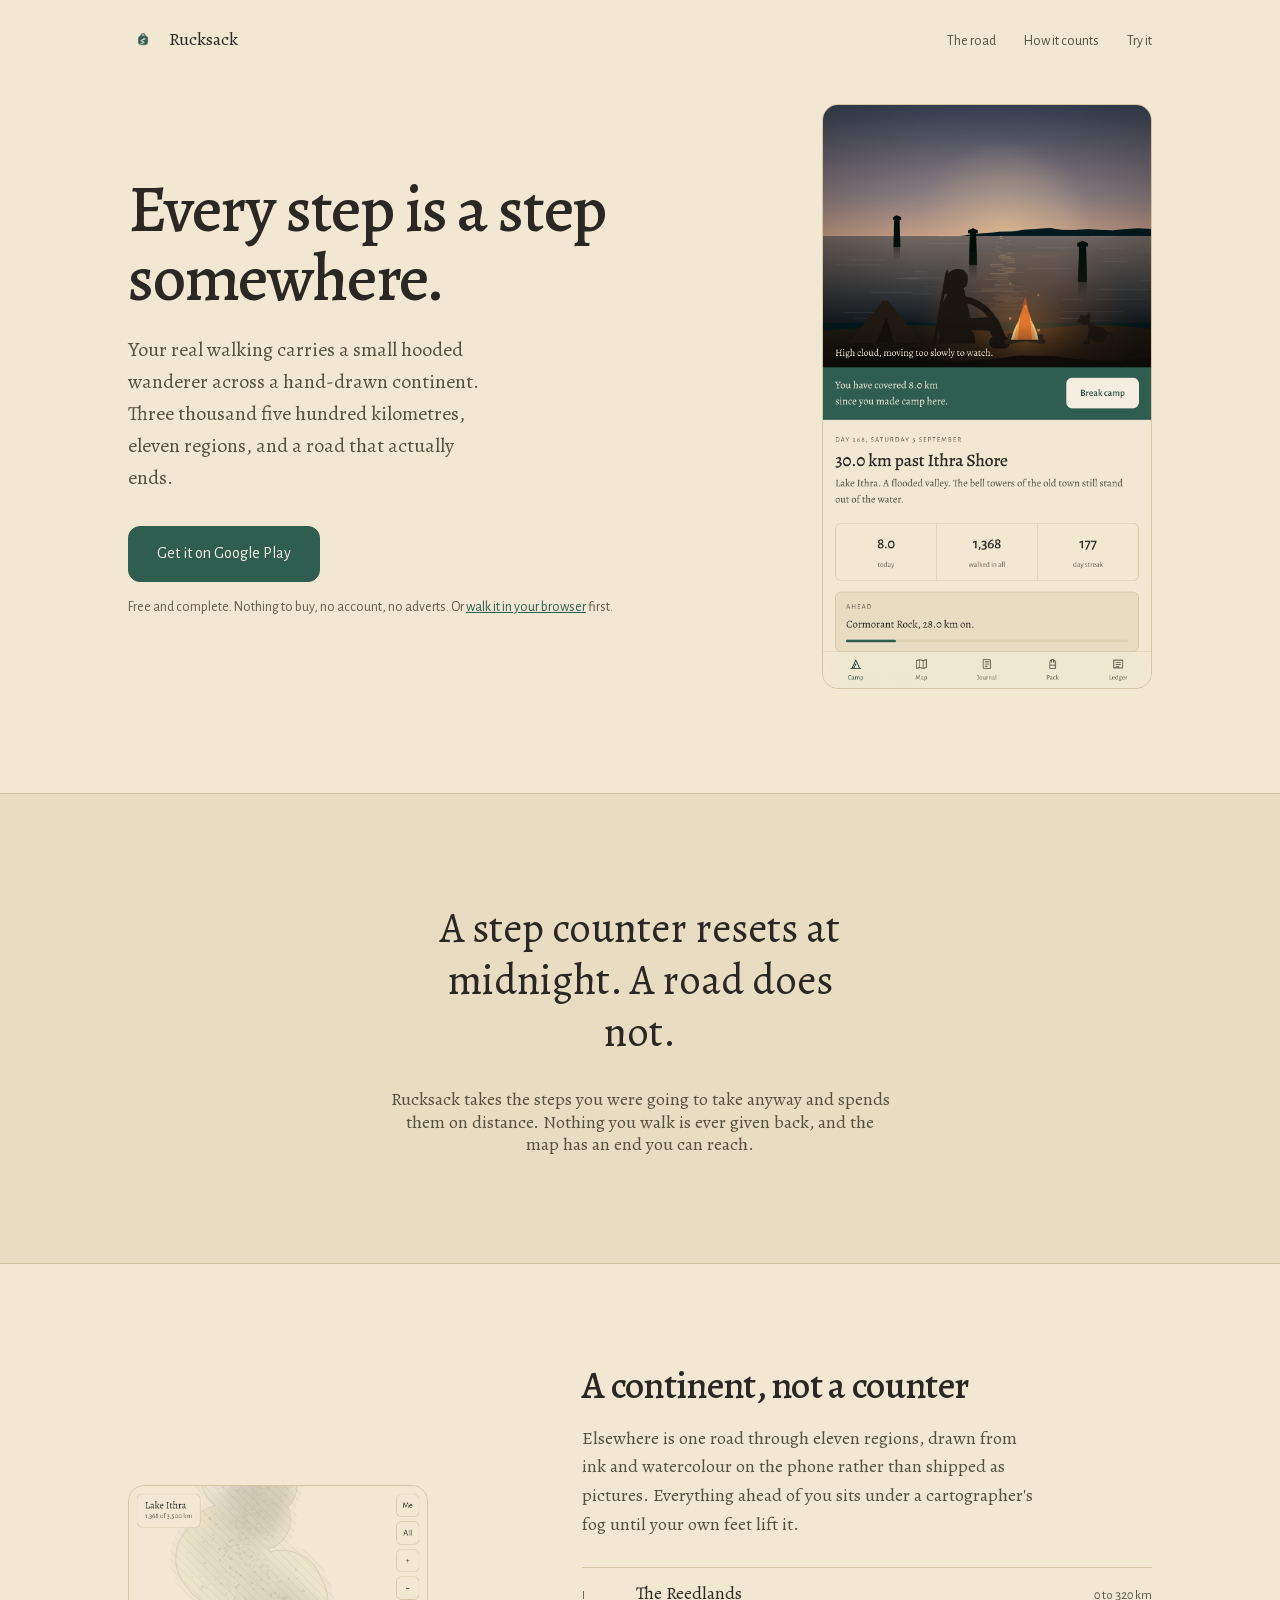
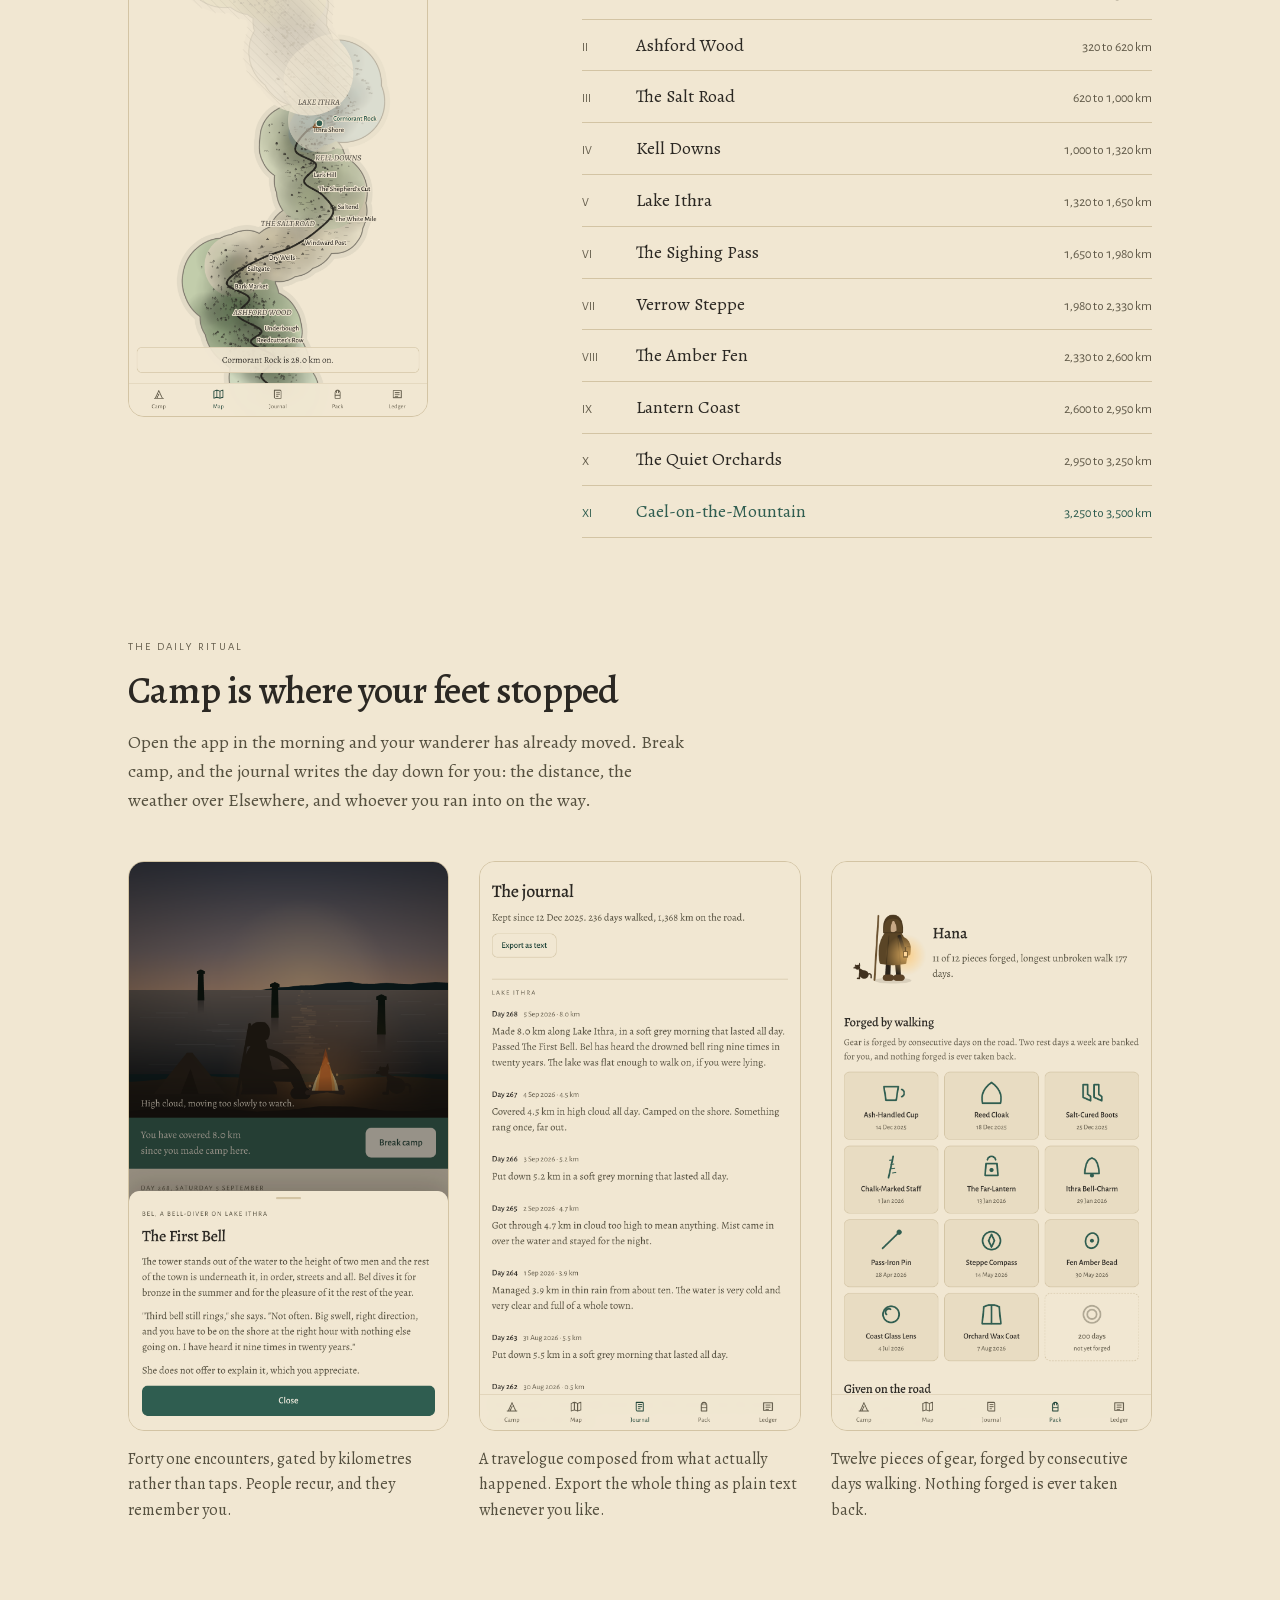
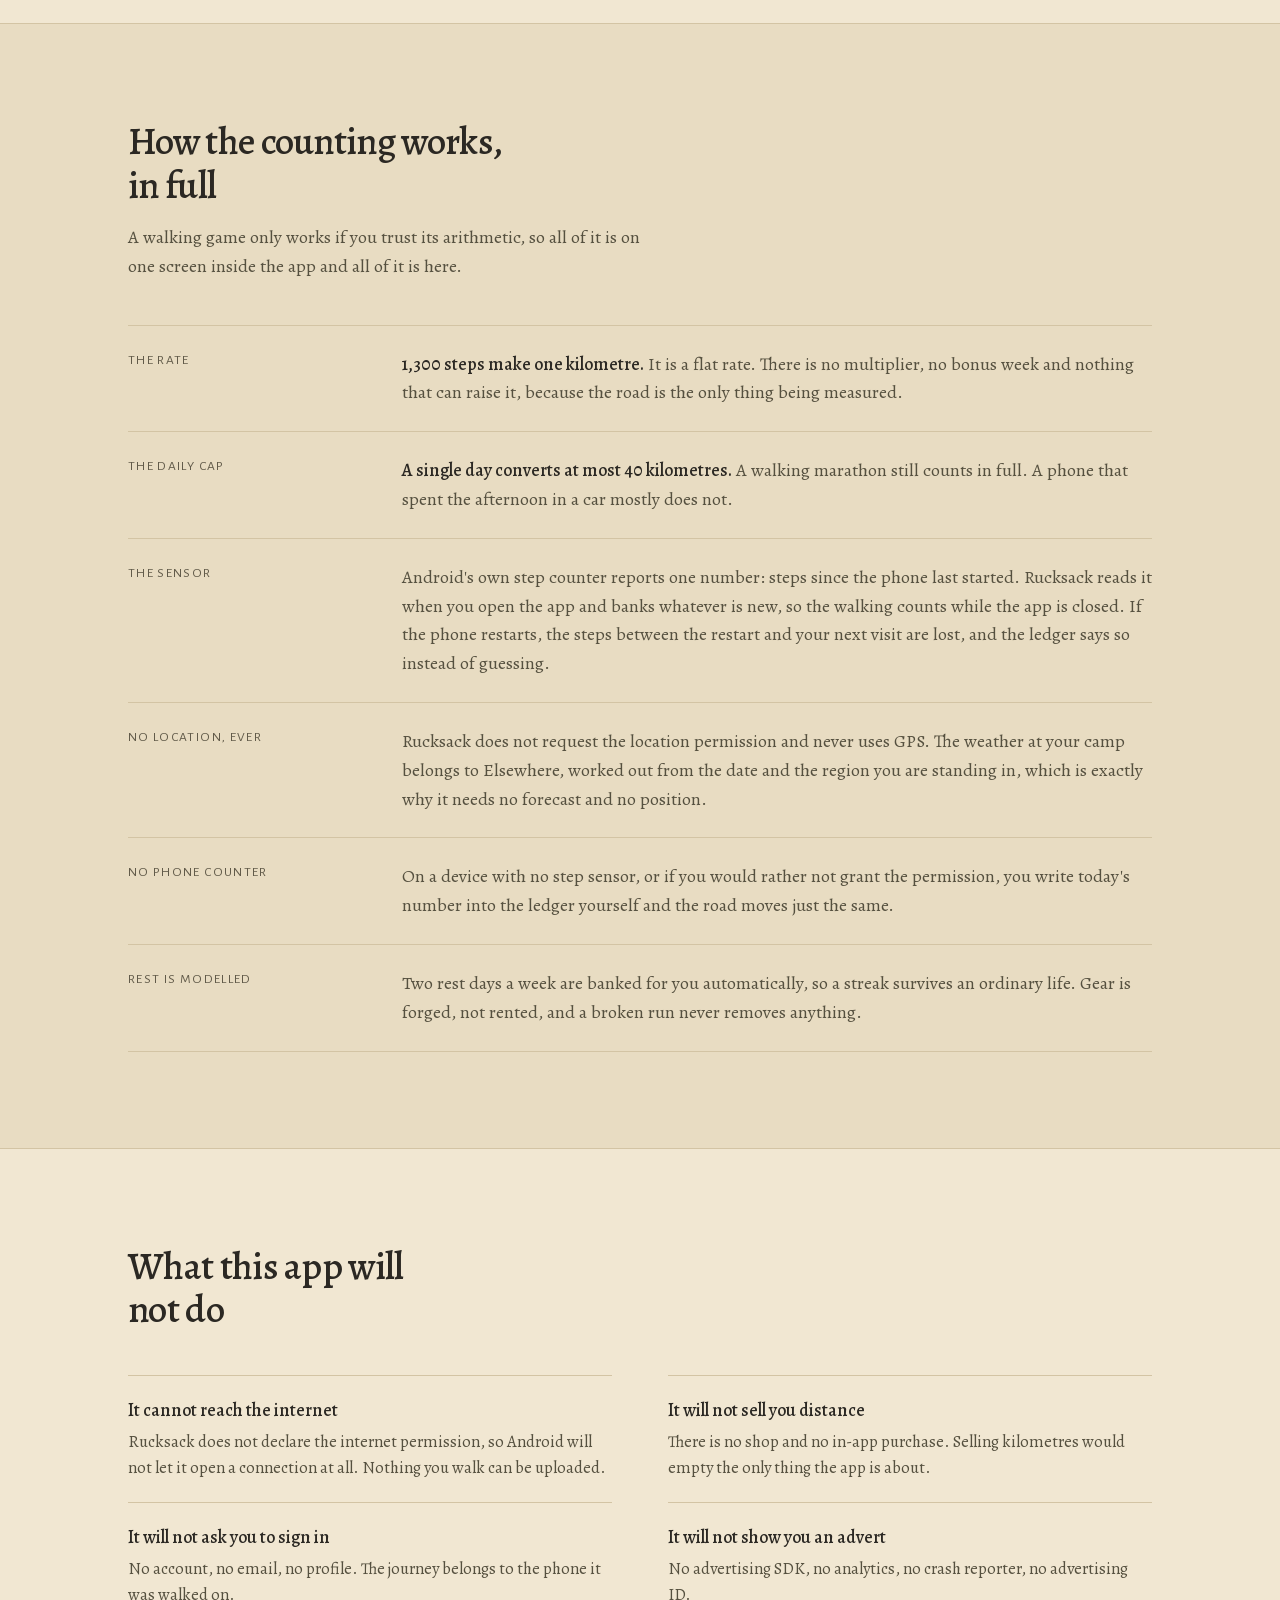
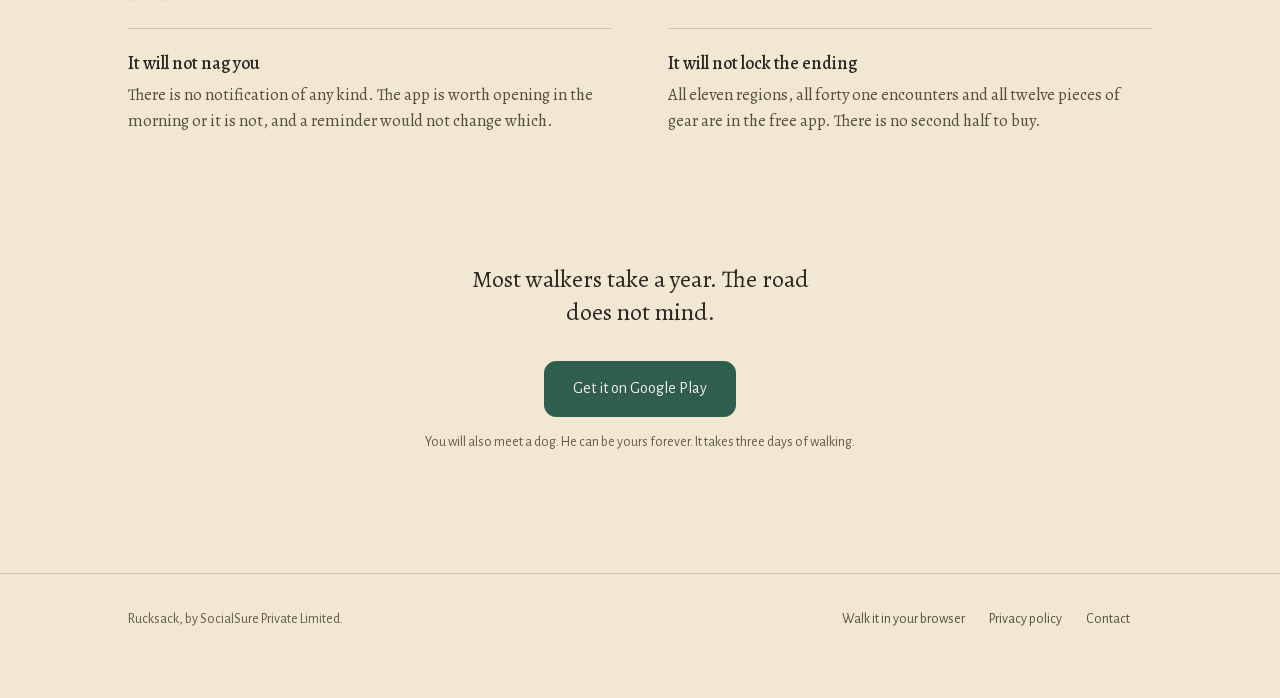
==== docs/index.html @ ceffc1f7 "Every real kilometre you walk moves your wanderer across a hand-drawn continent with an actual endin" ====
<!doctype html>
<html lang="en">
<head>
<meta charset="utf-8">
<meta name="viewport" content="width=device-width, initial-scale=1">
<title>Rucksack. Every step is a step somewhere.</title>
<meta name="description" content="An Android walking game where your real steps carry a wanderer across a hand-drawn continent of 3,500 kilometres. Eleven regions, an authored road, an ending. Free, offline, no account, no internet permission.">
<meta property="og:title" content="Rucksack. Every step is a step somewhere.">
<meta property="og:description" content="Your real steps move a wanderer across a hand-drawn continent. 3,500 kilometres, eleven regions, and a road that actually ends.">
<meta property="og:type" content="website">
<meta property="og:image" content="shots/01-camp.png">
<link rel="icon" href="shots/icon.png">
<link rel="stylesheet" href="fonts/fonts.css">
<style>
  :root {
    --paper: #F1E7D2; --paper-2: #E8DCC2; --ink: #2B2823; --ink-soft: #55503F;
    --ink-quiet: #625B4A; --hair: #D3C4A4; --accent: #2F5D50; --ember: #A3491A;
    --serif: Alegreya, "Iowan Old Style", Georgia, serif;
    --sans: "Alegreya Sans", system-ui, -apple-system, sans-serif;
  }
  * { box-sizing: border-box; }
  html { scroll-behavior: smooth; }
  body {
    margin: 0; background: var(--paper); color: var(--ink);
    font-family: var(--serif); font-size: 18px; line-height: 1.6;
    -webkit-font-smoothing: antialiased;
  }
  .wrap { max-width: 1080px; margin: 0 auto; padding: 0 28px; }
  a { color: var(--accent); }
  img { max-width: 100%; }
  h1, h2, h3 { font-weight: 500; letter-spacing: -0.018em; margin: 0; }

  .cta {
    display: inline-block; background: var(--accent); color: #F4F1E6; text-decoration: none;
    padding: 14px 28px; border-radius: 12px; font-family: var(--sans); font-size: 16px;
    border: 1px solid var(--accent); transition: transform .15s ease;
  }
  .cta:active { transform: translateY(1px); }
  .under { display: block; font-family: var(--sans); font-size: 14px; color: var(--ink-quiet); margin-top: 14px; }
  .eyebrow {
    font-family: var(--sans); font-size: 11px; letter-spacing: .2em; text-transform: uppercase;
    color: var(--ink-quiet); margin: 0 0 14px;
  }

  nav { display: flex; align-items: center; justify-content: space-between; height: 78px; }
  .mark { display: flex; align-items: center; gap: 11px; font-size: 18px; }
  .mark img { width: 30px; height: 30px; border-radius: 8px; }
  nav a { color: var(--ink-soft); text-decoration: none; font-family: var(--sans); font-size: 14px; margin-left: 24px; }
  nav a:hover { color: var(--ink); }

  /* 1. hero */
  .hero { display: grid; grid-template-columns: 1.06fr .94fr; gap: 60px; align-items: center; padding: 26px 0 104px; }
  .hero h1 { font-size: clamp(40px, 5.6vw, 66px); line-height: 1.04; margin-bottom: 22px; }
  .hero p.sub { font-size: 20px; color: var(--ink-soft); margin: 0 0 32px; max-width: 33ch; }
  .shot { width: 100%; height: auto; border-radius: 16px; border: 1px solid var(--hair); display: block; }
  .hero .shot { max-width: 330px; margin-left: auto; }

  /* 2. manifesto band */
  .manifesto {
    border-top: 1px solid var(--hair); border-bottom: 1px solid var(--hair);
    background: var(--paper-2); padding: 108px 0; text-align: center;
  }
  .manifesto p { font-size: clamp(26px, 3.6vw, 42px); line-height: 1.24; margin: 0 auto; max-width: 19ch; }
  .manifesto .after { font-size: 18px; color: var(--ink-soft); max-width: 50ch; margin: 30px auto 0; }

  /* 3. the road: map left, region table right */
  .road { padding: 100px 0; }
  .road-inner { display: grid; grid-template-columns: .82fr 1.18fr; gap: 58px; align-items: center; }
  .road .shot { max-width: 300px; }
  h2 { font-size: clamp(28px, 3.4vw, 38px); line-height: 1.14; margin-bottom: 16px; }
  .road .lede { color: var(--ink-soft); margin: 0 0 28px; max-width: 46ch; }
  .regions { border-top: 1px solid var(--hair); }
  .regions div {
    display: grid; grid-template-columns: 2.4rem 1fr auto; gap: 16px; align-items: baseline;
    padding: 11px 0; border-bottom: 1px solid var(--hair);
  }
  .regions .n { font-family: var(--sans); font-size: 12px; color: var(--ink-quiet); }
  .regions .km { font-family: var(--sans); font-size: 13.5px; color: var(--ink-quiet); font-variant-numeric: tabular-nums; }
  .regions .last { color: var(--accent); }

  /* 4. gallery */
  .gallery { padding: 0 0 100px; }
  .gallery .sub { color: var(--ink-soft); max-width: 56ch; margin: 0 0 46px; }
  .strip { display: grid; grid-template-columns: repeat(3, 1fr); gap: 30px; }
  .strip figure { margin: 0; }
  .strip figcaption { color: var(--ink-soft); font-size: 16px; margin-top: 16px; }

  /* 5. counting: label and value rows */
  .counting { background: var(--paper-2); border-top: 1px solid var(--hair); border-bottom: 1px solid var(--hair); padding: 96px 0; }
  .counting h2 { max-width: 20ch; }
  .counting .lede { color: var(--ink-soft); max-width: 54ch; margin: 0 0 44px; }
  .rows .row { display: grid; grid-template-columns: 15rem 1fr; gap: 34px; padding: 24px 0; border-top: 1px solid var(--hair); align-items: start; }
  .rows .row:last-child { border-bottom: 1px solid var(--hair); }
  .rows .k { font-family: var(--sans); font-size: 13.5px; letter-spacing: .1em; text-transform: uppercase; color: var(--ink-quiet); }
  .rows .v { margin: 0; color: var(--ink-soft); }
  .rows .v b { color: var(--ink); font-weight: 500; }

  /* 6. pledges: two columns of plain rows */
  .pledge { padding: 96px 0; }
  .pledge h2 { max-width: 17ch; margin-bottom: 44px; }
  .plist { display: grid; grid-template-columns: 1fr 1fr; gap: 0 56px; }
  .plist div { padding: 20px 0; border-top: 1px solid var(--hair); }
  .plist b { display: block; font-weight: 500; margin-bottom: 4px; }
  .plist p { margin: 0; color: var(--ink-soft); font-size: 16.5px; }

  /* 7. close */
  .close { text-align: center; padding: 12px 0 120px; }
  .close p { font-size: 24px; max-width: 26ch; margin: 0 auto 32px; line-height: 1.38; }

  footer { border-top: 1px solid var(--hair); padding: 34px 0 68px; color: var(--ink-quiet); font-family: var(--sans); font-size: 14px; }
  footer .row { display: flex; justify-content: space-between; gap: 20px; flex-wrap: wrap; }
  footer a { color: var(--ink-soft); text-decoration: none; margin-right: 22px; }
  footer a:hover { color: var(--ink); }

  .reveal { opacity: 0; transform: translateY(14px); transition: opacity .6s ease, transform .6s ease; }
  .reveal.in { opacity: 1; transform: none; }
  @media (prefers-reduced-motion: reduce) {
    html { scroll-behavior: auto; }
    .reveal { opacity: 1; transform: none; transition: none; }
  }
  @media (max-width: 900px) {
    .hero, .road-inner { grid-template-columns: 1fr; gap: 40px; }
    .hero { padding: 18px 0 76px; }
    .road { padding: 76px 0; }
    .hero .shot, .road .shot { max-width: 300px; margin: 0 auto; }
    .strip { grid-template-columns: 1fr; gap: 44px; max-width: 320px; margin: 0 auto; }
    .plist { grid-template-columns: 1fr; }
    .rows .row { grid-template-columns: 1fr; gap: 8px; }
    nav a { margin-left: 16px; font-size: 13px; }
    .manifesto, .counting, .pledge { padding: 74px 0; }
  }
</style>
</head>
<body>

<div class="wrap">
  <nav>
    <span class="mark"><img src="shots/icon.png" alt=""> Rucksack</span>
    <span>
      <a href="#road">The road</a>
      <a href="#counting">How it counts</a>
      <a href="play/">Try it</a>
    </span>
  </nav>

  <header class="hero">
    <div>
      <h1>Every step is a step somewhere.</h1>
      <p class="sub">Your real walking carries a small hooded wanderer across a hand-drawn continent. Three thousand five hundred kilometres, eleven regions, and a road that actually ends.</p>
      <a class="cta" href="https://play.google.com/store/apps/details?id=com.mohdshayan.rucksack">Get it on Google Play</a>
      <span class="under">Free and complete. Nothing to buy, no account, no adverts. Or <a href="play/">walk it in your browser</a> first.</span>
    </div>
    <img class="shot" src="shots/01-camp.png" alt="The camp screen at dusk on the shore of Lake Ithra, with a fire, a tent and a dog">
  </header>
</div>

<section class="manifesto">
  <div class="wrap">
    <p>A step counter resets at midnight. A road does not.</p>
    <p class="after">Rucksack takes the steps you were going to take anyway and spends them on distance. Nothing you walk is ever given back, and the map has an end you can reach.</p>
  </div>
</section>

<section class="road" id="road">
  <div class="wrap">
   <div class="road-inner">
    <img class="shot" src="shots/02-map.png" alt="The map of Elsewhere, with the walked road inked in and the ground ahead under cartographer's fog">
    <div>
      <h2>A continent, not a counter</h2>
      <p class="lede">Elsewhere is one road through eleven regions, drawn from ink and watercolour on the phone rather than shipped as pictures. Everything ahead of you sits under a cartographer's fog until your own feet lift it.</p>
      <div class="regions">
        <div><span class="n">I</span><span>The Reedlands</span><span class="km">0 to 320 km</span></div>
        <div><span class="n">II</span><span>Ashford Wood</span><span class="km">320 to 620 km</span></div>
        <div><span class="n">III</span><span>The Salt Road</span><span class="km">620 to 1,000 km</span></div>
        <div><span class="n">IV</span><span>Kell Downs</span><span class="km">1,000 to 1,320 km</span></div>
        <div><span class="n">V</span><span>Lake Ithra</span><span class="km">1,320 to 1,650 km</span></div>
        <div><span class="n">VI</span><span>The Sighing Pass</span><span class="km">1,650 to 1,980 km</span></div>
        <div><span class="n">VII</span><span>Verrow Steppe</span><span class="km">1,980 to 2,330 km</span></div>
        <div><span class="n">VIII</span><span>The Amber Fen</span><span class="km">2,330 to 2,600 km</span></div>
        <div><span class="n">IX</span><span>Lantern Coast</span><span class="km">2,600 to 2,950 km</span></div>
        <div><span class="n">X</span><span>The Quiet Orchards</span><span class="km">2,950 to 3,250 km</span></div>
        <div><span class="n last">XI</span><span class="last">Cael-on-the-Mountain</span><span class="km last">3,250 to 3,500 km</span></div>
      </div>
    </div>
   </div>
  </div>
</section>

<section class="gallery">
  <div class="wrap">
    <p class="eyebrow">The daily ritual</p>
    <h2>Camp is where your feet stopped</h2>
    <p class="sub">Open the app in the morning and your wanderer has already moved. Break camp, and the journal writes the day down for you: the distance, the weather over Elsewhere, and whoever you ran into on the way.</p>
    <div class="strip">
      <figure>
        <img class="shot" src="shots/03-encounter.png" alt="An encounter with Bel, a bell-diver on Lake Ithra">
        <figcaption>Forty one encounters, gated by kilometres rather than taps. People recur, and they remember you.</figcaption>
      </figure>
      <figure>
        <img class="shot" src="shots/04-journal.png" alt="The journal, a travelogue of days and distances">
        <figcaption>A travelogue composed from what actually happened. Export the whole thing as plain text whenever you like.</figcaption>
      </figure>
      <figure>
        <img class="shot" src="shots/05-pack.png" alt="The pack, with twelve pieces of gear forged by walking">
        <figcaption>Twelve pieces of gear, forged by consecutive days walking. Nothing forged is ever taken back.</figcaption>
      </figure>
    </div>
  </div>
</section>

<section class="counting" id="counting">
  <div class="wrap">
    <h2>How the counting works, in full</h2>
    <p class="lede">A walking game only works if you trust its arithmetic, so all of it is on one screen inside the app and all of it is here.</p>
    <div class="rows">
      <div class="row">
        <span class="k">The rate</span>
        <p class="v"><b>1,300 steps make one kilometre.</b> It is a flat rate. There is no multiplier, no bonus week and nothing that can raise it, because the road is the only thing being measured.</p>
      </div>
      <div class="row">
        <span class="k">The daily cap</span>
        <p class="v"><b>A single day converts at most 40 kilometres.</b> A walking marathon still counts in full. A phone that spent the afternoon in a car mostly does not.</p>
      </div>
      <div class="row">
        <span class="k">The sensor</span>
        <p class="v">Android's own step counter reports one number: steps since the phone last started. Rucksack reads it when you open the app and banks whatever is new, so the walking counts while the app is closed. If the phone restarts, the steps between the restart and your next visit are lost, and the ledger says so instead of guessing.</p>
      </div>
      <div class="row">
        <span class="k">No location, ever</span>
        <p class="v">Rucksack does not request the location permission and never uses GPS. The weather at your camp belongs to Elsewhere, worked out from the date and the region you are standing in, which is exactly why it needs no forecast and no position.</p>
      </div>
      <div class="row">
        <span class="k">No phone counter</span>
        <p class="v">On a device with no step sensor, or if you would rather not grant the permission, you write today's number into the ledger yourself and the road moves just the same.</p>
      </div>
      <div class="row">
        <span class="k">Rest is modelled</span>
        <p class="v">Two rest days a week are banked for you automatically, so a streak survives an ordinary life. Gear is forged, not rented, and a broken run never removes anything.</p>
      </div>
    </div>
  </div>
</section>

<section class="pledge">
  <div class="wrap">
    <h2>What this app will not do</h2>
    <div class="plist">
      <div><b>It cannot reach the internet</b><p>Rucksack does not declare the internet permission, so Android will not let it open a connection at all. Nothing you walk can be uploaded.</p></div>
      <div><b>It will not sell you distance</b><p>There is no shop and no in-app purchase. Selling kilometres would empty the only thing the app is about.</p></div>
      <div><b>It will not ask you to sign in</b><p>No account, no email, no profile. The journey belongs to the phone it was walked on.</p></div>
      <div><b>It will not show you an advert</b><p>No advertising SDK, no analytics, no crash reporter, no advertising ID.</p></div>
      <div><b>It will not nag you</b><p>There is no notification of any kind. The app is worth opening in the morning or it is not, and a reminder would not change which.</p></div>
      <div><b>It will not lock the ending</b><p>All eleven regions, all forty one encounters and all twelve pieces of gear are in the free app. There is no second half to buy.</p></div>
    </div>
  </div>
</section>

<section class="close">
  <div class="wrap">
    <p>Most walkers take a year. The road does not mind.</p>
    <a class="cta" href="https://play.google.com/store/apps/details?id=com.mohdshayan.rucksack">Get it on Google Play</a>
    <span class="under">You will also meet a dog. He can be yours forever. It takes three days of walking.</span>
  </div>
</section>

<footer>
  <div class="wrap row">
    <span>Rucksack, by SocialSure Private Limited.</span>
    <span>
      <a href="play/">Walk it in your browser</a>
      <a href="privacy-policy.html">Privacy policy</a>
      <a href="mailto:shayanm2002@gmail.com">Contact</a>
    </span>
  </div>
</footer>

<script>
  (function () {
    var els = document.querySelectorAll('.hero, .manifesto, .road, .gallery, .counting, .pledge, .close');
    if (!('IntersectionObserver' in window)) return;
    els.forEach(function (el) { el.classList.add('reveal'); });
    var io = new IntersectionObserver(function (entries) {
      entries.forEach(function (e) { if (e.isIntersecting) { e.target.classList.add('in'); io.unobserve(e.target); } });
    }, { rootMargin: '0px 0px -8% 0px' });
    els.forEach(function (el) { io.observe(el); });
  })();
</script>
</body>
</html>
---- docs/fonts/fonts.css ----
/* cyrillic-ext */
@font-face {
  font-family: 'Alegreya';
  font-style: italic;
  font-weight: 400 500;
  font-display: swap;
  src: url(4UaHrEBBsBhlBjvfkSLk96fp57F2IwN-Pw.woff2) format('woff2');
  unicode-range: U+0460-052F, U+1C80-1C8A, U+20B4, U+2DE0-2DFF, U+A640-A69F, U+FE2E-FE2F;
}
/* cyrillic */
@font-face {
  font-family: 'Alegreya';
  font-style: italic;
  font-weight: 400 500;
  font-display: swap;
  src: url(4UaHrEBBsBhlBjvfkSLk967p57F2IwN-Pw.woff2) format('woff2');
  unicode-range: U+0301, U+0400-045F, U+0490-0491, U+04B0-04B1, U+2116;
}
/* greek-ext */
@font-face {
  font-family: 'Alegreya';
  font-style: italic;
  font-weight: 400 500;
  font-display: swap;
  src: url(4UaHrEBBsBhlBjvfkSLk96bp57F2IwN-Pw.woff2) format('woff2');
  unicode-range: U+1F00-1FFF;
}
/* greek */
@font-face {
  font-family: 'Alegreya';
  font-style: italic;
  font-weight: 400 500;
  font-display: swap;
  src: url(4UaHrEBBsBhlBjvfkSLk96np57F2IwN-Pw.woff2) format('woff2');
  unicode-range: U+0370-0377, U+037A-037F, U+0384-038A, U+038C, U+038E-03A1, U+03A3-03FF;
}
/* vietnamese */
@font-face {
  font-family: 'Alegreya';
  font-style: italic;
  font-weight: 400 500;
  font-display: swap;
  src: url(4UaHrEBBsBhlBjvfkSLk96Xp57F2IwN-Pw.woff2) format('woff2');
  unicode-range: U+0102-0103, U+0110-0111, U+0128-0129, U+0168-0169, U+01A0-01A1, U+01AF-01B0, U+0300-0301, U+0303-0304, U+0308-0309, U+0323, U+0329, U+1EA0-1EF9, U+20AB;
}
/* latin-ext */
@font-face {
  font-family: 'Alegreya';
  font-style: italic;
  font-weight: 400 500;
  font-display: swap;
  src: url(4UaHrEBBsBhlBjvfkSLk96Tp57F2IwN-Pw.woff2) format('woff2');
  unicode-range: U+0100-02BA, U+02BD-02C5, U+02C7-02CC, U+02CE-02D7, U+02DD-02FF, U+0304, U+0308, U+0329, U+1D00-1DBF, U+1E00-1E9F, U+1EF2-1EFF, U+2020, U+20A0-20AB, U+20AD-20C0, U+2113, U+2C60-2C7F, U+A720-A7FF;
}
/* latin */
@font-face {
  font-family: 'Alegreya';
  font-style: italic;
  font-weight: 400 500;
  font-display: swap;
  src: url(4UaHrEBBsBhlBjvfkSLk96rp57F2IwM.woff2) format('woff2');
  unicode-range: U+0000-00FF, U+0131, U+0152-0153, U+02BB-02BC, U+02C6, U+02DA, U+02DC, U+0304, U+0308, U+0329, U+2000-206F, U+20AC, U+2122, U+2191, U+2193, U+2212, U+2215, U+FEFF, U+FFFD;
}
/* cyrillic-ext */
@font-face {
  font-family: 'Alegreya';
  font-style: normal;
  font-weight: 400 700;
  font-display: swap;
  src: url(4UaBrEBBsBhlBjvfkSLsx6jj4JN0EwI.woff2) format('woff2');
  unicode-range: U+0460-052F, U+1C80-1C8A, U+20B4, U+2DE0-2DFF, U+A640-A69F, U+FE2E-FE2F;
}
/* cyrillic */
@font-face {
  font-family: 'Alegreya';
  font-style: normal;
  font-weight: 400 700;
  font-display: swap;
  src: url(4UaBrEBBsBhlBjvfkSLlx6jj4JN0EwI.woff2) format('woff2');
  unicode-range: U+0301, U+0400-045F, U+0490-0491, U+04B0-04B1, U+2116;
}
/* greek-ext */
@font-face {
  font-family: 'Alegreya';
  font-style: normal;
  font-weight: 400 700;
  font-display: swap;
  src: url(4UaBrEBBsBhlBjvfkSLtx6jj4JN0EwI.woff2) format('woff2');
  unicode-range: U+1F00-1FFF;
}
/* greek */
@font-face {
  font-family: 'Alegreya';
  font-style: normal;
  font-weight: 400 700;
  font-display: swap;
  src: url(4UaBrEBBsBhlBjvfkSLix6jj4JN0EwI.woff2) format('woff2');
  unicode-range: U+0370-0377, U+037A-037F, U+0384-038A, U+038C, U+038E-03A1, U+03A3-03FF;
}
/* vietnamese */
@font-face {
  font-family: 'Alegreya';
  font-style: normal;
  font-weight: 400 700;
  font-display: swap;
  src: url(4UaBrEBBsBhlBjvfkSLux6jj4JN0EwI.woff2) format('woff2');
  unicode-range: U+0102-0103, U+0110-0111, U+0128-0129, U+0168-0169, U+01A0-01A1, U+01AF-01B0, U+0300-0301, U+0303-0304, U+0308-0309, U+0323, U+0329, U+1EA0-1EF9, U+20AB;
}
/* latin-ext */
@font-face {
  font-family: 'Alegreya';
  font-style: normal;
  font-weight: 400 700;
  font-display: swap;
  src: url(4UaBrEBBsBhlBjvfkSLvx6jj4JN0EwI.woff2) format('woff2');
  unicode-range: U+0100-02BA, U+02BD-02C5, U+02C7-02CC, U+02CE-02D7, U+02DD-02FF, U+0304, U+0308, U+0329, U+1D00-1DBF, U+1E00-1E9F, U+1EF2-1EFF, U+2020, U+20A0-20AB, U+20AD-20C0, U+2113, U+2C60-2C7F, U+A720-A7FF;
}
/* latin */
@font-face {
  font-family: 'Alegreya';
  font-style: normal;
  font-weight: 400 700;
  font-display: swap;
  src: url(4UaBrEBBsBhlBjvfkSLhx6jj4JN0.woff2) format('woff2');
  unicode-range: U+0000-00FF, U+0131, U+0152-0153, U+02BB-02BC, U+02C6, U+02DA, U+02DC, U+0304, U+0308, U+0329, U+2000-206F, U+20AC, U+2122, U+2191, U+2193, U+2212, U+2215, U+FEFF, U+FFFD;
}
/* cyrillic-ext */
@font-face {
  font-family: 'Alegreya Sans';
  font-style: normal;
  font-weight: 400;
  font-display: swap;
  src: url(5aUz9_-1phKLFgshYDvh6Vwt7VdtvWdUhm97sg.woff2) format('woff2');
  unicode-range: U+0460-052F, U+1C80-1C8A, U+20B4, U+2DE0-2DFF, U+A640-A69F, U+FE2E-FE2F;
}
/* cyrillic */
@font-face {
  font-family: 'Alegreya Sans';
  font-style: normal;
  font-weight: 400;
  font-display: swap;
  src: url(5aUz9_-1phKLFgshYDvh6Vwt7V5tvWdUhm97sg.woff2) format('woff2');
  unicode-range: U+0301, U+0400-045F, U+0490-0491, U+04B0-04B1, U+2116;
}
/* greek-ext */
@font-face {
  font-family: 'Alegreya Sans';
  font-style: normal;
  font-weight: 400;
  font-display: swap;
  src: url(5aUz9_-1phKLFgshYDvh6Vwt7VZtvWdUhm97sg.woff2) format('woff2');
  unicode-range: U+1F00-1FFF;
}
/* greek */
@font-face {
  font-family: 'Alegreya Sans';
  font-style: normal;
  font-weight: 400;
  font-display: swap;
  src: url(5aUz9_-1phKLFgshYDvh6Vwt7VltvWdUhm97sg.woff2) format('woff2');
  unicode-range: U+0370-0377, U+037A-037F, U+0384-038A, U+038C, U+038E-03A1, U+03A3-03FF;
}
/* vietnamese */
@font-face {
  font-family: 'Alegreya Sans';
  font-style: normal;
  font-weight: 400;
  font-display: swap;
  src: url(5aUz9_-1phKLFgshYDvh6Vwt7VVtvWdUhm97sg.woff2) format('woff2');
  unicode-range: U+0102-0103, U+0110-0111, U+0128-0129, U+0168-0169, U+01A0-01A1, U+01AF-01B0, U+0300-0301, U+0303-0304, U+0308-0309, U+0323, U+0329, U+1EA0-1EF9, U+20AB;
}
/* latin-ext */
@font-face {
  font-family: 'Alegreya Sans';
  font-style: normal;
  font-weight: 400;
  font-display: swap;
  src: url(5aUz9_-1phKLFgshYDvh6Vwt7VRtvWdUhm97sg.woff2) format('woff2');
  unicode-range: U+0100-02BA, U+02BD-02C5, U+02C7-02CC, U+02CE-02D7, U+02DD-02FF, U+0304, U+0308, U+0329, U+1D00-1DBF, U+1E00-1E9F, U+1EF2-1EFF, U+2020, U+20A0-20AB, U+20AD-20C0, U+2113, U+2C60-2C7F, U+A720-A7FF;
}
/* latin */
@font-face {
  font-family: 'Alegreya Sans';
  font-style: normal;
  font-weight: 400;
  font-display: swap;
  src: url(5aUz9_-1phKLFgshYDvh6Vwt7VptvWdUhm8.woff2) format('woff2');
  unicode-range: U+0000-00FF, U+0131, U+0152-0153, U+02BB-02BC, U+02C6, U+02DA, U+02DC, U+0304, U+0308, U+0329, U+2000-206F, U+20AC, U+2122, U+2191, U+2193, U+2212, U+2215, U+FEFF, U+FFFD;
}
/* cyrillic-ext */
@font-face {
  font-family: 'Alegreya Sans';
  font-style: normal;
  font-weight: 500;
  font-display: swap;
  src: url(5aUu9_-1phKLFgshYDvh6Vwt5alOqEd2i0VBuxOCBA.woff2) format('woff2');
  unicode-range: U+0460-052F, U+1C80-1C8A, U+20B4, U+2DE0-2DFF, U+A640-A69F, U+FE2E-FE2F;
}
/* cyrillic */
@font-face {
  font-family: 'Alegreya Sans';
  font-style: normal;
  font-weight: 500;
  font-display: swap;
  src: url(5aUu9_-1phKLFgshYDvh6Vwt5alOqE52i0VBuxOCBA.woff2) format('woff2');
  unicode-range: U+0301, U+0400-045F, U+0490-0491, U+04B0-04B1, U+2116;
}
/* greek-ext */
@font-face {
  font-family: 'Alegreya Sans';
  font-style: normal;
  font-weight: 500;
  font-display: swap;
  src: url(5aUu9_-1phKLFgshYDvh6Vwt5alOqEZ2i0VBuxOCBA.woff2) format('woff2');
  unicode-range: U+1F00-1FFF;
}
/* greek */
@font-face {
  font-family: 'Alegreya Sans';
  font-style: normal;
  font-weight: 500;
  font-display: swap;
  src: url(5aUu9_-1phKLFgshYDvh6Vwt5alOqEl2i0VBuxOCBA.woff2) format('woff2');
  unicode-range: U+0370-0377, U+037A-037F, U+0384-038A, U+038C, U+038E-03A1, U+03A3-03FF;
}
/* vietnamese */
@font-face {
  font-family: 'Alegreya Sans';
  font-style: normal;
  font-weight: 500;
  font-display: swap;
  src: url(5aUu9_-1phKLFgshYDvh6Vwt5alOqEV2i0VBuxOCBA.woff2) format('woff2');
  unicode-range: U+0102-0103, U+0110-0111, U+0128-0129, U+0168-0169, U+01A0-01A1, U+01AF-01B0, U+0300-0301, U+0303-0304, U+0308-0309, U+0323, U+0329, U+1EA0-1EF9, U+20AB;
}
/* latin-ext */
@font-face {
  font-family: 'Alegreya Sans';
  font-style: normal;
  font-weight: 500;
  font-display: swap;
  src: url(5aUu9_-1phKLFgshYDvh6Vwt5alOqER2i0VBuxOCBA.woff2) format('woff2');
  unicode-range: U+0100-02BA, U+02BD-02C5, U+02C7-02CC, U+02CE-02D7, U+02DD-02FF, U+0304, U+0308, U+0329, U+1D00-1DBF, U+1E00-1E9F, U+1EF2-1EFF, U+2020, U+20A0-20AB, U+20AD-20C0, U+2113, U+2C60-2C7F, U+A720-A7FF;
}
/* latin */
@font-face {
  font-family: 'Alegreya Sans';
  font-style: normal;
  font-weight: 500;
  font-display: swap;
  src: url(5aUu9_-1phKLFgshYDvh6Vwt5alOqEp2i0VBuxM.woff2) format('woff2');
  unicode-range: U+0000-00FF, U+0131, U+0152-0153, U+02BB-02BC, U+02C6, U+02DA, U+02DC, U+0304, U+0308, U+0329, U+2000-206F, U+20AC, U+2122, U+2191, U+2193, U+2212, U+2215, U+FEFF, U+FFFD;
}
/* cyrillic-ext */
@font-face {
  font-family: 'Alegreya Sans';
  font-style: normal;
  font-weight: 700;
  font-display: swap;
  src: url(5aUu9_-1phKLFgshYDvh6Vwt5eFIqEd2i0VBuxOCBA.woff2) format('woff2');
  unicode-range: U+0460-052F, U+1C80-1C8A, U+20B4, U+2DE0-2DFF, U+A640-A69F, U+FE2E-FE2F;
}
/* cyrillic */
@font-face {
  font-family: 'Alegreya Sans';
  font-style: normal;
  font-weight: 700;
  font-display: swap;
  src: url(5aUu9_-1phKLFgshYDvh6Vwt5eFIqE52i0VBuxOCBA.woff2) format('woff2');
  unicode-range: U+0301, U+0400-045F, U+0490-0491, U+04B0-04B1, U+2116;
}
/* greek-ext */
@font-face {
  font-family: 'Alegreya Sans';
  font-style: normal;
  font-weight: 700;
  font-display: swap;
  src: url(5aUu9_-1phKLFgshYDvh6Vwt5eFIqEZ2i0VBuxOCBA.woff2) format('woff2');
  unicode-range: U+1F00-1FFF;
}
/* greek */
@font-face {
  font-family: 'Alegreya Sans';
  font-style: normal;
  font-weight: 700;
  font-display: swap;
  src: url(5aUu9_-1phKLFgshYDvh6Vwt5eFIqEl2i0VBuxOCBA.woff2) format('woff2');
  unicode-range: U+0370-0377, U+037A-037F, U+0384-038A, U+038C, U+038E-03A1, U+03A3-03FF;
}
/* vietnamese */
@font-face {
  font-family: 'Alegreya Sans';
  font-style: normal;
  font-weight: 700;
  font-display: swap;
  src: url(5aUu9_-1phKLFgshYDvh6Vwt5eFIqEV2i0VBuxOCBA.woff2) format('woff2');
  unicode-range: U+0102-0103, U+0110-0111, U+0128-0129, U+0168-0169, U+01A0-01A1, U+01AF-01B0, U+0300-0301, U+0303-0304, U+0308-0309, U+0323, U+0329, U+1EA0-1EF9, U+20AB;
}
/* latin-ext */
@font-face {
  font-family: 'Alegreya Sans';
  font-style: normal;
  font-weight: 700;
  font-display: swap;
  src: url(5aUu9_-1phKLFgshYDvh6Vwt5eFIqER2i0VBuxOCBA.woff2) format('woff2');
  unicode-range: U+0100-02BA, U+02BD-02C5, U+02C7-02CC, U+02CE-02D7, U+02DD-02FF, U+0304, U+0308, U+0329, U+1D00-1DBF, U+1E00-1E9F, U+1EF2-1EFF, U+2020, U+20A0-20AB, U+20AD-20C0, U+2113, U+2C60-2C7F, U+A720-A7FF;
}
/* latin */
@font-face {
  font-family: 'Alegreya Sans';
  font-style: normal;
  font-weight: 700;
  font-display: swap;
  src: url(5aUu9_-1phKLFgshYDvh6Vwt5eFIqEp2i0VBuxM.woff2) format('woff2');
  unicode-range: U+0000-00FF, U+0131, U+0152-0153, U+02BB-02BC, U+02C6, U+02DA, U+02DC, U+0304, U+0308, U+0329, U+2000-206F, U+20AC, U+2122, U+2191, U+2193, U+2212, U+2215, U+FEFF, U+FFFD;
}
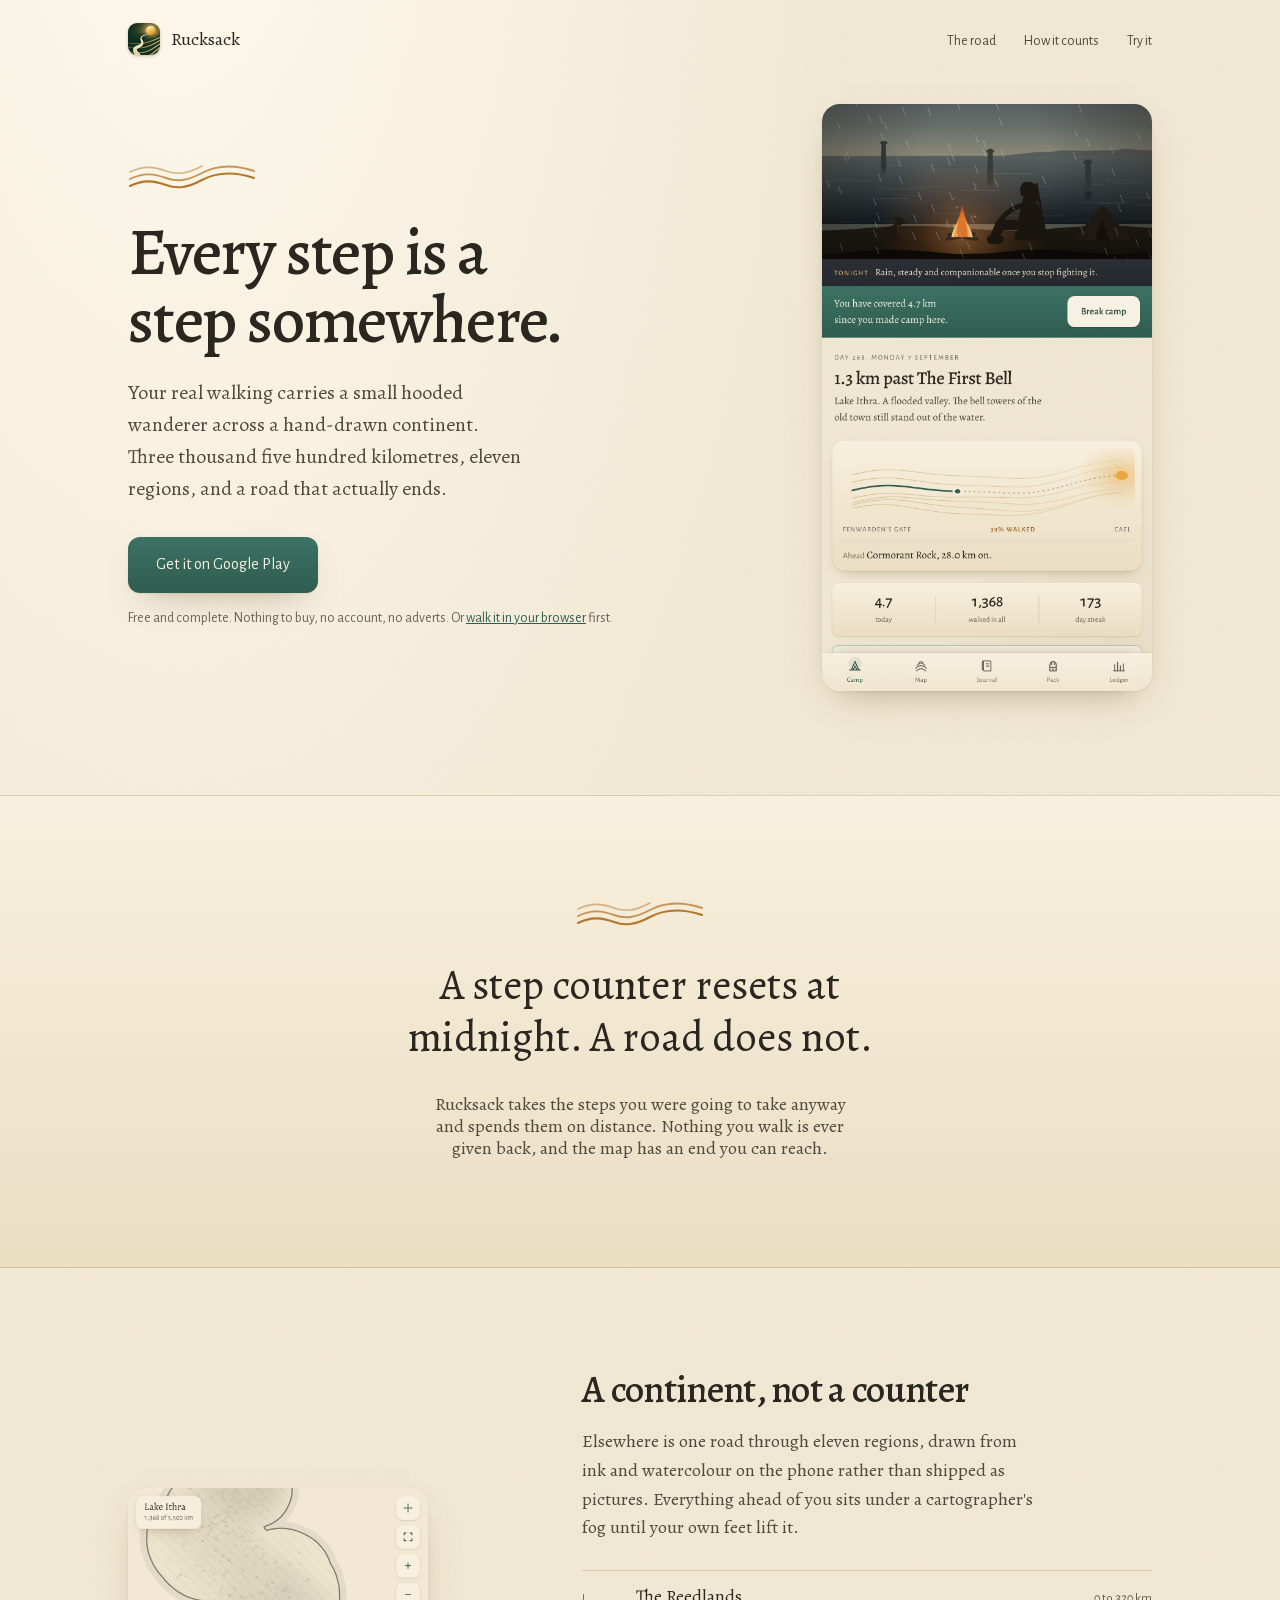
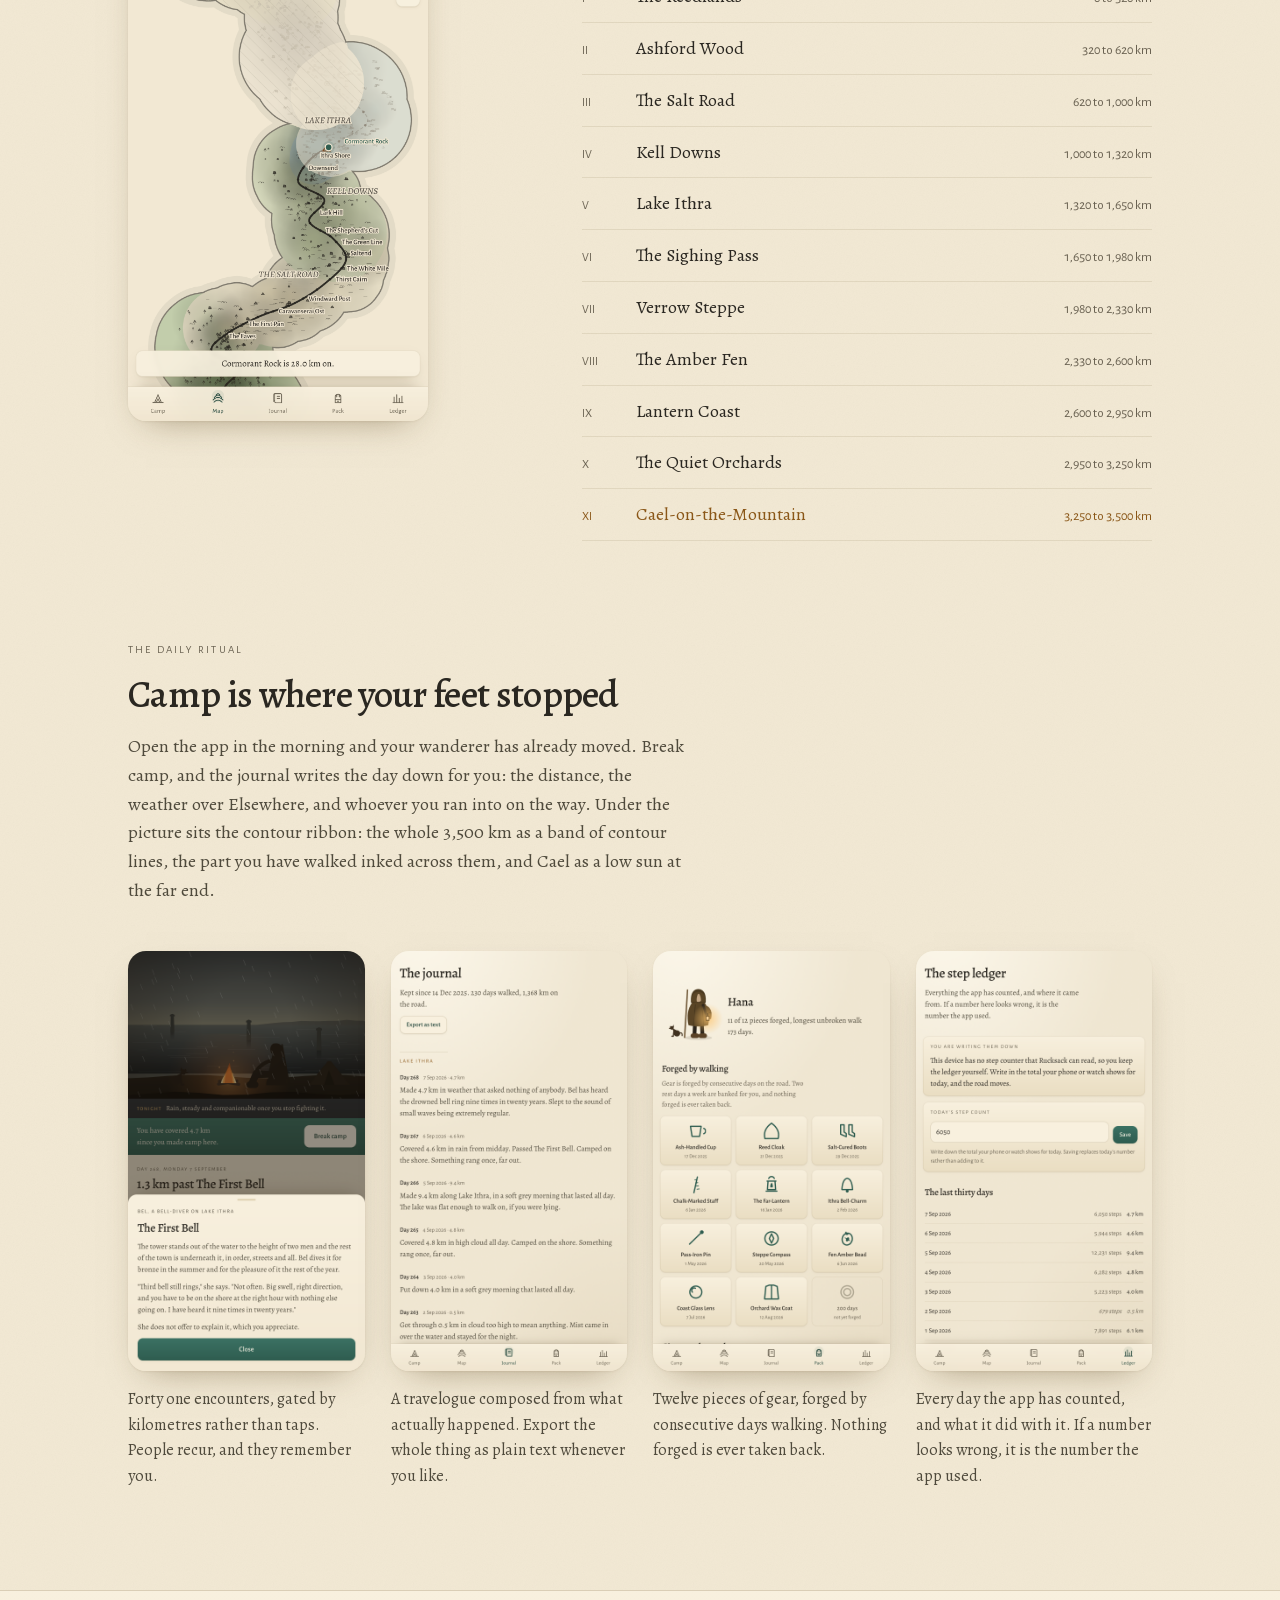
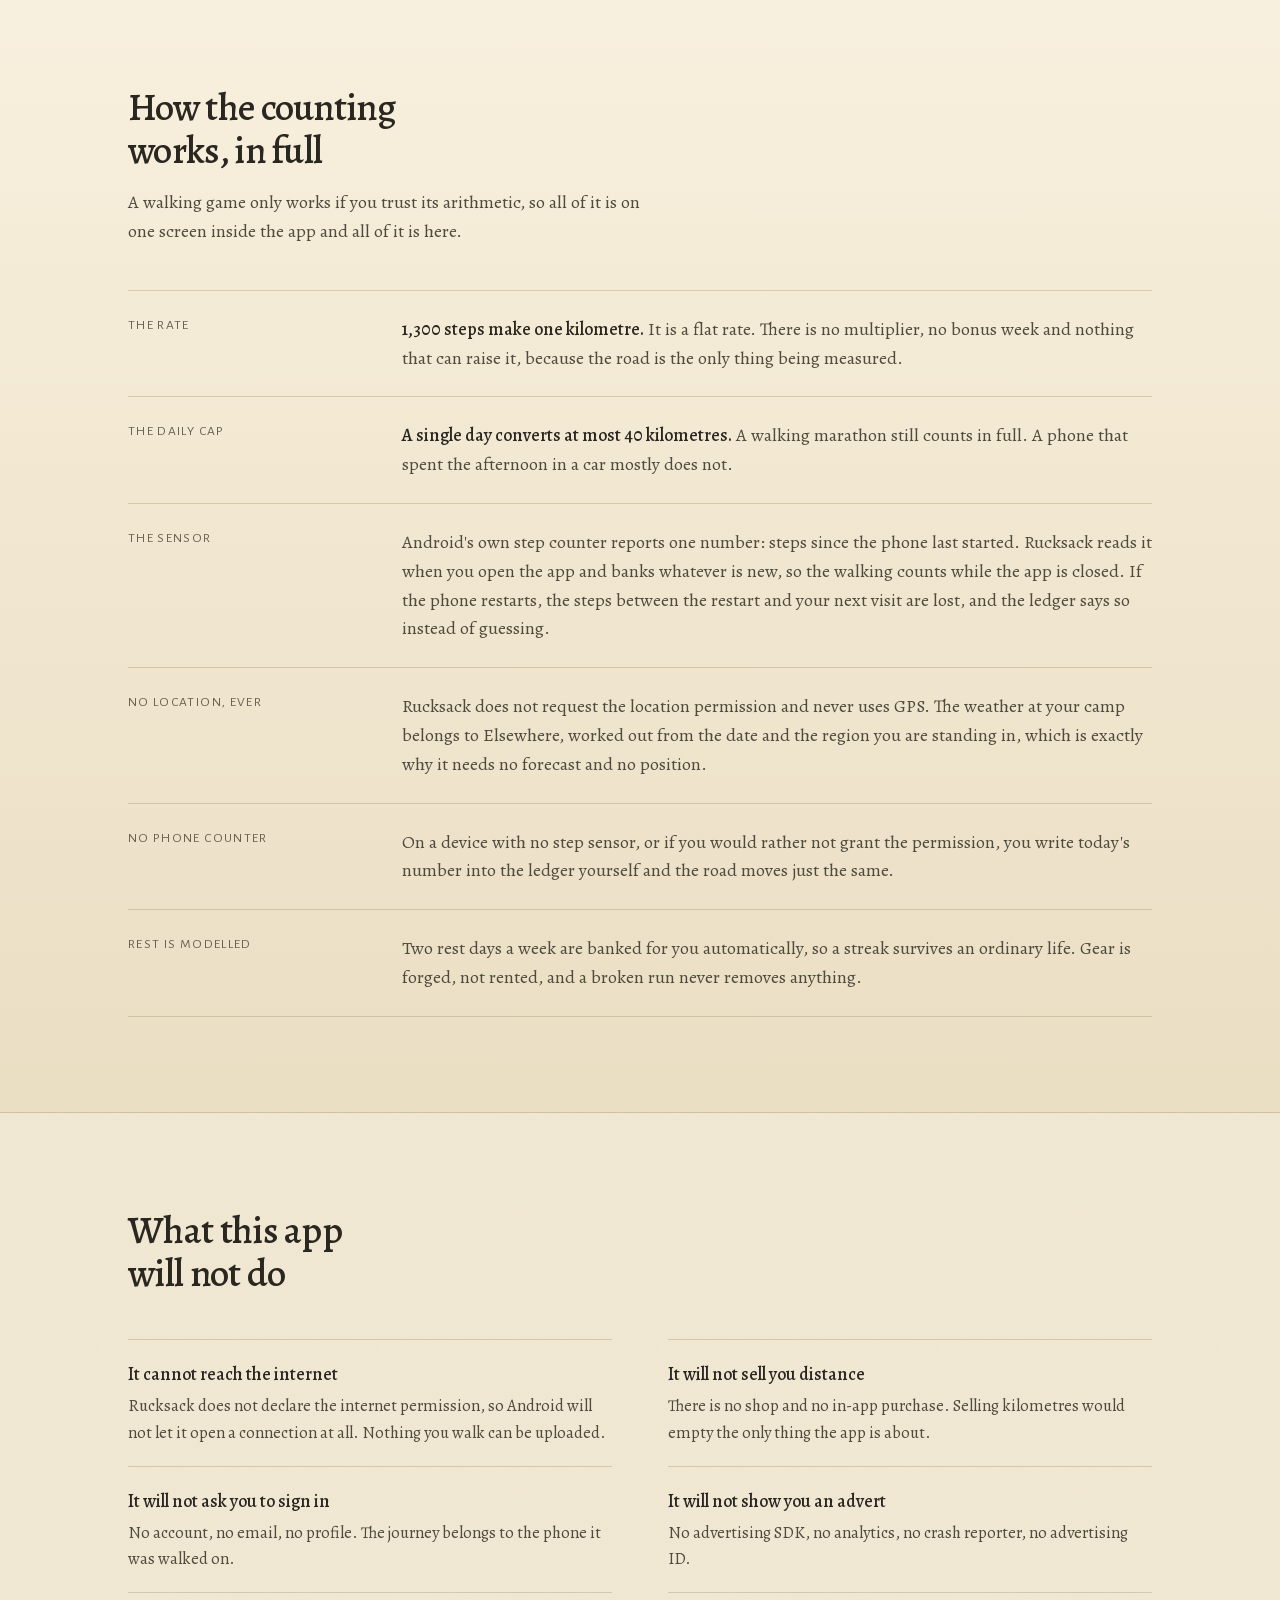
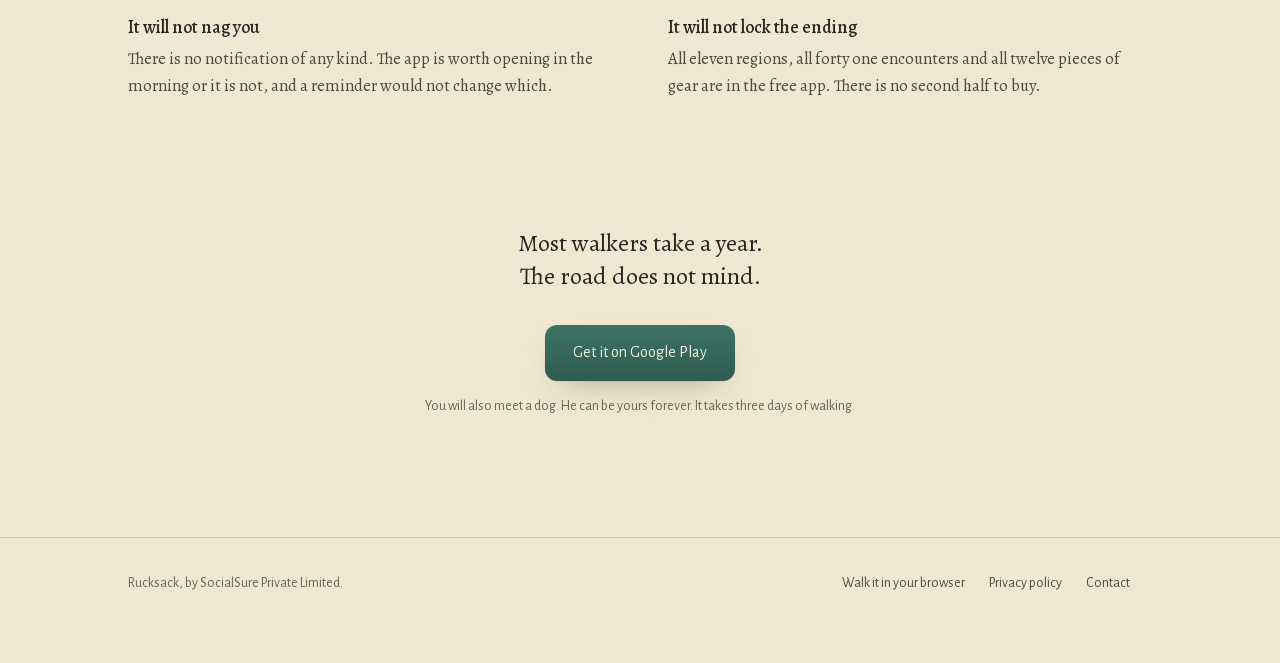
==== commit 86f65925: "1.0.1: the contour ribbon on the camp screen, a new icon drawn from the same road, and the day count" ====
--- a/docs/index.html
+++ b/docs/index.html
@@ -13,29 +13,42 @@
 <link rel="stylesheet" href="fonts/fonts.css">
 <style>
   :root {
-    --paper: #F1E7D2; --paper-2: #E8DCC2; --ink: #2B2823; --ink-soft: #55503F;
-    --ink-quiet: #625B4A; --hair: #D3C4A4; --accent: #2F5D50; --ember: #A3491A;
+    --paper: #F2E8D3; --paper-2: #EADEC3; --paper-lit: #F8F0DE;
+    --ink: #2A2721; --ink-soft: #4F4A3C; --ink-quiet: #6A6252;
+    --hair: rgba(120, 98, 56, 0.24); --hair-soft: rgba(120, 98, 56, 0.13);
+    --accent: #2F5D50; --accent-lit: #3C7264; --ochre: #B4762A; --ochre-ink: #8A5718;
+    --lift: 0 1px 2px rgba(84, 62, 24, .08), 0 14px 34px -18px rgba(84, 62, 24, .5);
     --serif: Alegreya, "Iowan Old Style", Georgia, serif;
     --sans: "Alegreya Sans", system-ui, -apple-system, sans-serif;
   }
   * { box-sizing: border-box; }
   html { scroll-behavior: smooth; }
   body {
-    margin: 0; background: var(--paper); color: var(--ink);
+    margin: 0; color: var(--ink);
     font-family: var(--serif); font-size: 18px; line-height: 1.6;
     -webkit-font-smoothing: antialiased;
-  }
+    background-color: var(--paper);
+    background-image:
+      radial-gradient(90% 46% at 14% -4%, rgba(255, 251, 240, .9), rgba(255, 251, 240, 0) 60%),
+      url("data:image/svg+xml,%3Csvg xmlns='http://www.w3.org/2000/svg' width='140' height='140'%3E%3Cfilter id='g'%3E%3CfeTurbulence type='fractalNoise' baseFrequency='0.9' numOctaves='3'/%3E%3CfeColorMatrix type='saturate' values='0'/%3E%3C/filter%3E%3Crect width='140' height='140' filter='url(%23g)' opacity='0.05'/%3E%3C/svg%3E");
+  }
+  h1, h2 { text-wrap: balance; }
+  /* the contour rule: the same three lines that cross the launcher icon */
+  .contours { display: block; width: 128px; height: 26px; margin-bottom: 26px; overflow: visible; }
+  .contours path { fill: none; stroke: var(--ochre); stroke-linecap: round; }
   .wrap { max-width: 1080px; margin: 0 auto; padding: 0 28px; }
   a { color: var(--accent); }
   img { max-width: 100%; }
   h1, h2, h3 { font-weight: 500; letter-spacing: -0.018em; margin: 0; }
 
   .cta {
-    display: inline-block; background: var(--accent); color: #F4F1E6; text-decoration: none;
-    padding: 14px 28px; border-radius: 12px; font-family: var(--sans); font-size: 16px;
-    border: 1px solid var(--accent); transition: transform .15s ease;
-  }
-  .cta:active { transform: translateY(1px); }
+    display: inline-block; text-decoration: none;
+    background: linear-gradient(180deg, var(--accent-lit), var(--accent)); color: #F7F2E4;
+    padding: 15px 28px; border-radius: 12px; font-family: var(--sans); font-size: 16px;
+    border: 0; box-shadow: var(--lift); transition: transform .15s ease, box-shadow .15s ease;
+  }
+  .cta:hover { transform: translateY(-1px); }
+  .cta:active { transform: translateY(1px); box-shadow: none; }
   .under { display: block; font-family: var(--sans); font-size: 14px; color: var(--ink-quiet); margin-top: 14px; }
   .eyebrow {
     font-family: var(--sans); font-size: 11px; letter-spacing: .2em; text-transform: uppercase;
@@ -44,23 +57,25 @@
 
   nav { display: flex; align-items: center; justify-content: space-between; height: 78px; }
   .mark { display: flex; align-items: center; gap: 11px; font-size: 18px; }
-  .mark img { width: 30px; height: 30px; border-radius: 8px; }
+  .mark img { width: 32px; height: 32px; border-radius: 9px; box-shadow: 0 1px 3px rgba(84,62,24,.3); }
   nav a { color: var(--ink-soft); text-decoration: none; font-family: var(--sans); font-size: 14px; margin-left: 24px; }
   nav a:hover { color: var(--ink); }
 
   /* 1. hero */
   .hero { display: grid; grid-template-columns: 1.06fr .94fr; gap: 60px; align-items: center; padding: 26px 0 104px; }
   .hero h1 { font-size: clamp(40px, 5.6vw, 66px); line-height: 1.04; margin-bottom: 22px; }
-  .hero p.sub { font-size: 20px; color: var(--ink-soft); margin: 0 0 32px; max-width: 33ch; }
-  .shot { width: 100%; height: auto; border-radius: 16px; border: 1px solid var(--hair); display: block; }
+  .hero p.sub { font-size: 20px; color: var(--ink-soft); margin: 0 0 32px; max-width: 36ch; text-wrap: pretty; }
+  .shot { width: 100%; height: auto; border-radius: 18px; display: block; box-shadow: var(--lift); }
   .hero .shot { max-width: 330px; margin-left: auto; }
 
   /* 2. manifesto band */
   .manifesto {
-    border-top: 1px solid var(--hair); border-bottom: 1px solid var(--hair);
-    background: var(--paper-2); padding: 108px 0; text-align: center;
-  }
-  .manifesto p { font-size: clamp(26px, 3.6vw, 42px); line-height: 1.24; margin: 0 auto; max-width: 19ch; }
+    box-shadow: inset 0 1px 0 var(--hair), inset 0 -1px 0 var(--hair);
+    background: linear-gradient(180deg, var(--paper-lit), var(--paper-2));
+    padding: 108px 0; text-align: center;
+  }
+  .manifesto .contours { margin: 0 auto 30px; }
+  .manifesto p { font-size: clamp(26px, 3.6vw, 42px); line-height: 1.24; margin: 0 auto; max-width: 21ch; text-wrap: balance; }
   .manifesto .after { font-size: 18px; color: var(--ink-soft); max-width: 50ch; margin: 30px auto 0; }
 
   /* 3. the road: map left, region table right */
@@ -72,21 +87,24 @@
   .regions { border-top: 1px solid var(--hair); }
   .regions div {
     display: grid; grid-template-columns: 2.4rem 1fr auto; gap: 16px; align-items: baseline;
-    padding: 11px 0; border-bottom: 1px solid var(--hair);
+    padding: 11px 0; border-bottom: 1px solid var(--hair-soft);
   }
   .regions .n { font-family: var(--sans); font-size: 12px; color: var(--ink-quiet); }
   .regions .km { font-family: var(--sans); font-size: 13.5px; color: var(--ink-quiet); font-variant-numeric: tabular-nums; }
-  .regions .last { color: var(--accent); }
+  .regions .last { color: var(--ochre-ink); }
 
   /* 4. gallery */
   .gallery { padding: 0 0 100px; }
   .gallery .sub { color: var(--ink-soft); max-width: 56ch; margin: 0 0 46px; }
-  .strip { display: grid; grid-template-columns: repeat(3, 1fr); gap: 30px; }
+  .strip { display: grid; grid-template-columns: repeat(4, 1fr); gap: 26px; }
   .strip figure { margin: 0; }
   .strip figcaption { color: var(--ink-soft); font-size: 16px; margin-top: 16px; }
 
   /* 5. counting: label and value rows */
-  .counting { background: var(--paper-2); border-top: 1px solid var(--hair); border-bottom: 1px solid var(--hair); padding: 96px 0; }
+  .counting {
+    background: linear-gradient(180deg, var(--paper-lit), var(--paper-2));
+    box-shadow: inset 0 1px 0 var(--hair), inset 0 -1px 0 var(--hair); padding: 96px 0;
+  }
   .counting h2 { max-width: 20ch; }
   .counting .lede { color: var(--ink-soft); max-width: 54ch; margin: 0 0 44px; }
   .rows .row { display: grid; grid-template-columns: 15rem 1fr; gap: 34px; padding: 24px 0; border-top: 1px solid var(--hair); align-items: start; }
@@ -105,7 +123,7 @@
 
   /* 7. close */
   .close { text-align: center; padding: 12px 0 120px; }
-  .close p { font-size: 24px; max-width: 26ch; margin: 0 auto 32px; line-height: 1.38; }
+  .close p { font-size: 24px; max-width: 26ch; margin: 0 auto 32px; line-height: 1.38; text-wrap: balance; }
 
   footer { border-top: 1px solid var(--hair); padding: 34px 0 68px; color: var(--ink-quiet); font-family: var(--sans); font-size: 14px; }
   footer .row { display: flex; justify-content: space-between; gap: 20px; flex-wrap: wrap; }
@@ -118,16 +136,22 @@
     html { scroll-behavior: auto; }
     .reveal { opacity: 1; transform: none; transition: none; }
   }
+  @media (max-width: 1000px) and (min-width: 641px) {
+    .strip { grid-template-columns: repeat(2, 1fr); gap: 34px; }
+  }
   @media (max-width: 900px) {
     .hero, .road-inner { grid-template-columns: 1fr; gap: 40px; }
     .hero { padding: 18px 0 76px; }
     .road { padding: 76px 0; }
     .hero .shot, .road .shot { max-width: 300px; margin: 0 auto; }
-    .strip { grid-template-columns: 1fr; gap: 44px; max-width: 320px; margin: 0 auto; }
+    .strip { grid-template-columns: repeat(2, 1fr); gap: 30px; }
     .plist { grid-template-columns: 1fr; }
     .rows .row { grid-template-columns: 1fr; gap: 8px; }
     nav a { margin-left: 16px; font-size: 13px; }
     .manifesto, .counting, .pledge { padding: 74px 0; }
+  }
+  @media (max-width: 640px) {
+    .strip { grid-template-columns: 1fr; gap: 44px; max-width: 320px; margin: 0 auto; }
   }
 </style>
 </head>
@@ -145,6 +169,7 @@
 
   <header class="hero">
     <div>
+      <svg class="contours" viewBox="0 0 128 26" aria-hidden="true"><path d="M2 20c14-7 25-5 36-1s21 3 36-5 34-8 52-2" stroke-width="2.1"/><path d="M2 13c14-7 25-5 36-1s21 3 36-5 34-8 52-2" stroke-width="1.9" opacity=".75"/><path d="M2 6c14-7 25-5 36-1s21 3 36-5" stroke-width="1.6" opacity=".5"/></svg>
       <h1>Every step is a step somewhere.</h1>
       <p class="sub">Your real walking carries a small hooded wanderer across a hand-drawn continent. Three thousand five hundred kilometres, eleven regions, and a road that actually ends.</p>
       <a class="cta" href="https://play.google.com/store/apps/details?id=com.mohdshayan.rucksack">Get it on Google Play</a>
@@ -156,6 +181,7 @@
 
 <section class="manifesto">
   <div class="wrap">
+    <svg class="contours" viewBox="0 0 128 26" aria-hidden="true"><path d="M2 20c14-7 25-5 36-1s21 3 36-5 34-8 52-2" stroke-width="2.1"/><path d="M2 13c14-7 25-5 36-1s21 3 36-5 34-8 52-2" stroke-width="1.9" opacity=".75"/><path d="M2 6c14-7 25-5 36-1s21 3 36-5" stroke-width="1.6" opacity=".5"/></svg>
     <p>A step counter resets at midnight. A road does not.</p>
     <p class="after">Rucksack takes the steps you were going to take anyway and spends them on distance. Nothing you walk is ever given back, and the map has an end you can reach.</p>
   </div>
@@ -190,7 +216,7 @@
   <div class="wrap">
     <p class="eyebrow">The daily ritual</p>
     <h2>Camp is where your feet stopped</h2>
-    <p class="sub">Open the app in the morning and your wanderer has already moved. Break camp, and the journal writes the day down for you: the distance, the weather over Elsewhere, and whoever you ran into on the way.</p>
+    <p class="sub">Open the app in the morning and your wanderer has already moved. Break camp, and the journal writes the day down for you: the distance, the weather over Elsewhere, and whoever you ran into on the way. Under the picture sits the contour ribbon: the whole 3,500 km as a band of contour lines, the part you have walked inked across them, and Cael as a low sun at the far end.</p>
     <div class="strip">
       <figure>
         <img class="shot" src="shots/03-encounter.png" alt="An encounter with Bel, a bell-diver on Lake Ithra">
@@ -204,6 +230,10 @@
         <img class="shot" src="shots/05-pack.png" alt="The pack, with twelve pieces of gear forged by walking">
         <figcaption>Twelve pieces of gear, forged by consecutive days walking. Nothing forged is ever taken back.</figcaption>
       </figure>
+      <figure>
+        <img class="shot" src="shots/06-ledger.png" alt="The step ledger, listing every day the app has counted">
+        <figcaption>Every day the app has counted, and what it did with it. If a number looks wrong, it is the number the app used.</figcaption>
+      </figure>
     </div>
   </div>
 </section>
